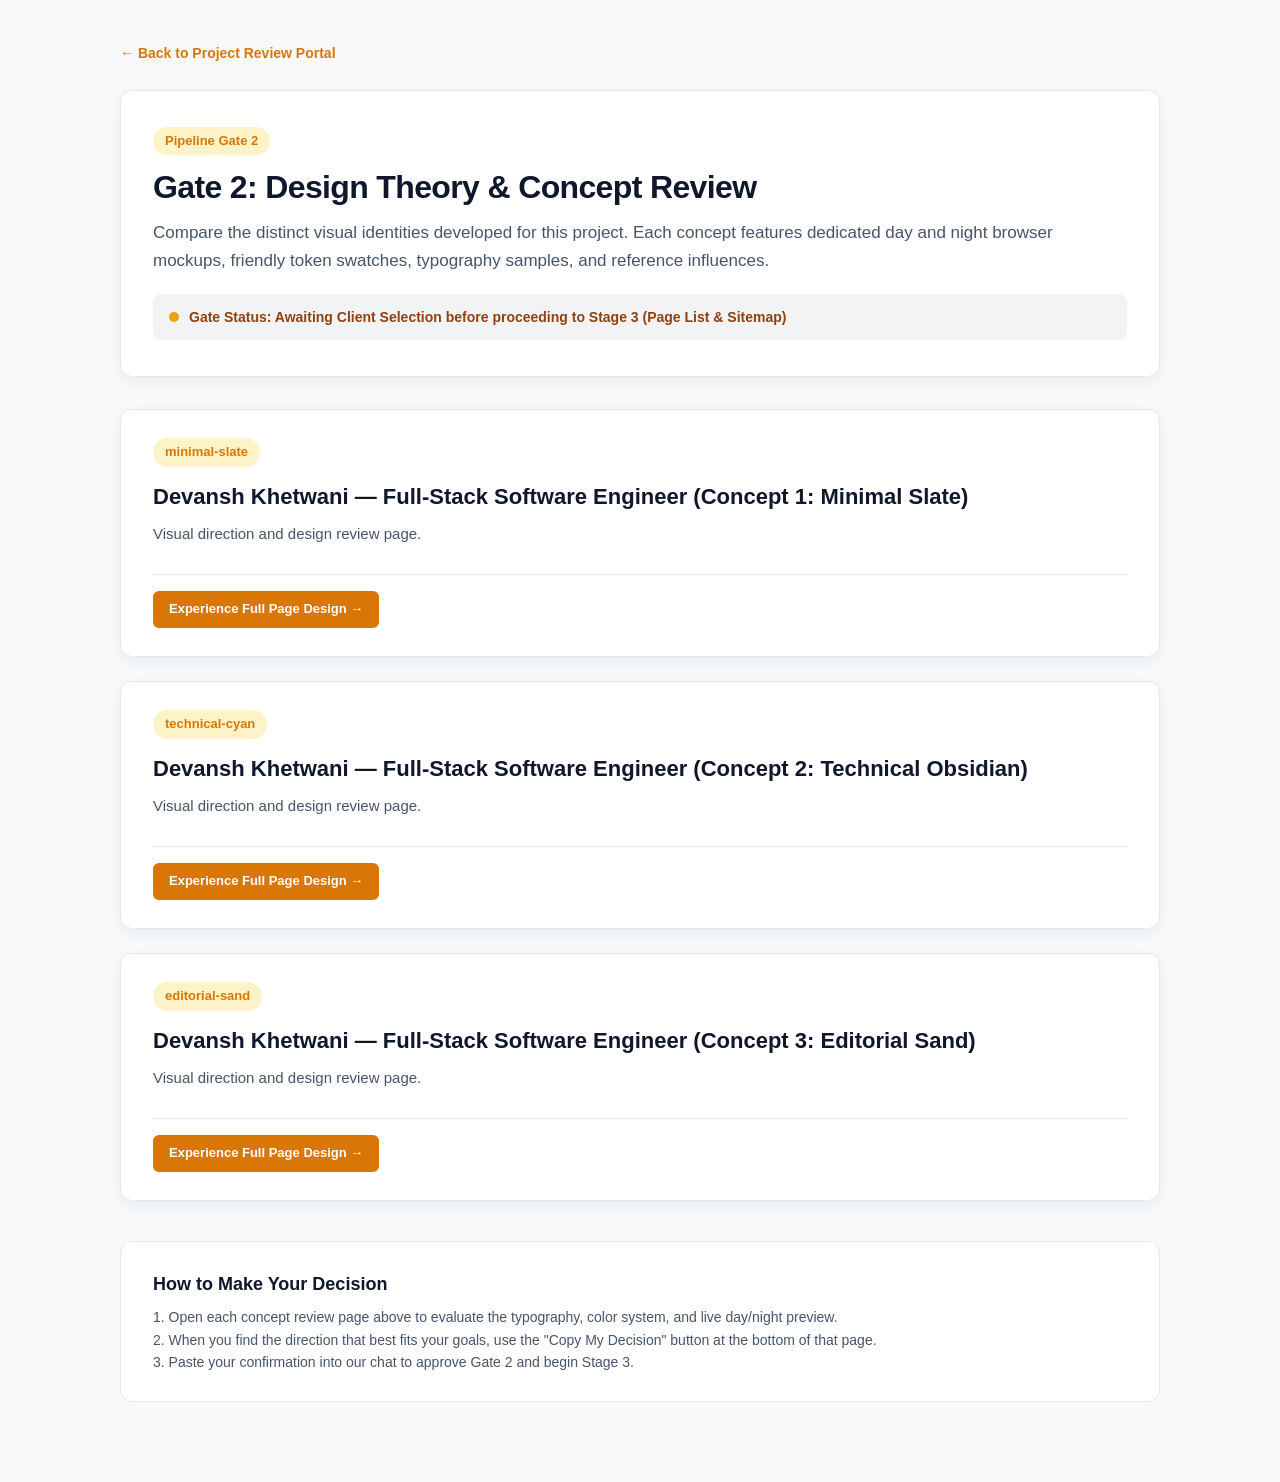
==== project-docs/client-review/gate-2-design-theory/index.html @ 68674e66 "feat(review): initialize portfolio repository with Gate 2 client review and GitHub Pages deployment" ====
<!DOCTYPE html>
<html lang="en">
<head>
  <meta charset="UTF-8">
  <meta name="viewport" content="width=device-width, initial-scale=1.0">
  <title>Gate 2: Design Theory & Concept Review Hub</title>
  <style>
    *, *::before, *::after { box-sizing: border-box; margin: 0; padding: 0; }
    :root {
      --font-sans: -apple-system, BlinkMacSystemFont, "Segoe UI", Roboto, Helvetica, Arial, sans-serif;
      --font-mono: ui-monospace, SFMono-Regular, Menlo, Monaco, Consolas, monospace;
      --bg: #F8F9FA;
      --surface: #FFFFFF;
      --surface-subtle: #F1F3F5;
      --border: #E2E8F0;
      --text: #0F172A;
      --text-muted: #475569;
      --accent: #D97706;
      --accent-soft: #FEF3C7;
      --radius: 12px;
      --shadow: 0 4px 16px rgba(15, 23, 42, 0.06);
    }
    body { font-family: var(--font-sans); background: var(--bg); color: var(--text); line-height: 1.6; padding: 40px 20px 80px; }
    .wrapper { max-width: 1040px; margin: 0 auto; }
    .top-nav { margin-bottom: 24px; }
    .top-nav a { display: inline-flex; align-items: center; gap: 6px; color: var(--accent); font-weight: 600; font-size: 14px; text-decoration: none; }
    .top-nav a:hover { text-decoration: underline; }
    .header { background: var(--surface); border: 1px solid var(--border); border-radius: var(--radius); padding: 36px 32px; box-shadow: var(--shadow); margin-bottom: 32px; }
    .badge { display: inline-block; background: var(--accent-soft); color: var(--accent); font-size: 13px; font-weight: 700; padding: 4px 12px; border-radius: 999px; margin-bottom: 12px; }
    h1 { font-size: 32px; font-weight: 800; line-height: 1.25; margin-bottom: 12px; letter-spacing: -0.02em; }
    .lead { font-size: 17px; color: var(--text-muted); line-height: 1.6; }
    .status-bar { display: flex; align-items: center; gap: 10px; margin-top: 20px; padding: 12px 16px; background: var(--surface-subtle); border-radius: 8px; font-size: 14px; font-weight: 600; color: #92400E; }
    .status-dot { width: 10px; height: 10px; border-radius: 50%; background: #F59E0B; }

    /* Concept Listing Grid */
    .concepts-grid { display: grid; grid-template-columns: 1fr; gap: 24px; margin-top: 32px; }
    .concept-card { background: var(--surface); border: 1px solid var(--border); border-radius: var(--radius); padding: 28px 32px; box-shadow: var(--shadow); display: flex; flex-direction: column; justify-content: space-between; }
    .concept-card h2 { font-size: 22px; font-weight: 700; margin-bottom: 8px; color: var(--text); }
    .concept-card p.lead { font-size: 15px; margin-bottom: 16px; }
    .card-footer { border-top: 1px solid var(--border); padding-top: 16px; margin-top: 12px; }
    .slug-actions { display: flex; flex-wrap: wrap; gap: 12px; }
    .slug-btn { display: inline-flex; align-items: center; gap: 6px; background: var(--accent); color: #FFFFFF; font-size: 13px; font-weight: 700; padding: 8px 16px; border-radius: 6px; text-decoration: none; transition: opacity 0.15s ease; }
    .slug-btn:hover { opacity: 0.9; }

    /* Decision Protocol Banner */
    .decision-banner { background: var(--surface); border: 1px solid var(--border); border-radius: var(--radius); padding: 28px 32px; margin-top: 40px; }
    .decision-banner h3 { font-size: 18px; font-weight: 700; margin-bottom: 8px; }
    .decision-banner p { font-size: 14px; color: var(--text-muted); line-height: 1.6; }
  </style>
</head>
<body>
  <div class="wrapper">
    <div class="top-nav">
      <a href="../index.html">← Back to Project Review Portal</a>
    </div>

    <div class="header">
      <span class="badge">Pipeline Gate 2</span>
      <h1>Gate 2: Design Theory & Concept Review</h1>
      <p class="lead">Compare the distinct visual identities developed for this project. Each concept features dedicated day and night browser mockups, friendly token swatches, typography samples, and reference influences.</p>
      <div class="status-bar">
        <span class="status-dot"></span>
        <span>Gate Status: Awaiting Client Selection before proceeding to Stage 3 (Page List & Sitemap)</span>
      </div>
    </div>

    <div class="concepts-grid">
      
      <div class="concept-card">
        <div class="card-header">
          <span class="badge">minimal-slate</span>
          <h2>Devansh Khetwani — Full-Stack Software Engineer (Concept 1: Minimal Slate)</h2>
          <p class="lead">Visual direction and design review page.</p>
        </div>
        <div class="card-footer">
          <div class="slug-actions">
            <a href="minimal-slate/index.html" class="slug-btn">Experience Full Page Design →</a>
          </div>
        </div>
      </div>
    

      <div class="concept-card">
        <div class="card-header">
          <span class="badge">technical-cyan</span>
          <h2>Devansh Khetwani — Full-Stack Software Engineer (Concept 2: Technical Obsidian)</h2>
          <p class="lead">Visual direction and design review page.</p>
        </div>
        <div class="card-footer">
          <div class="slug-actions">
            <a href="technical-cyan/index.html" class="slug-btn">Experience Full Page Design →</a>
          </div>
        </div>
      </div>
    

      <div class="concept-card">
        <div class="card-header">
          <span class="badge">editorial-sand</span>
          <h2>Devansh Khetwani — Full-Stack Software Engineer (Concept 3: Editorial Sand)</h2>
          <p class="lead">Visual direction and design review page.</p>
        </div>
        <div class="card-footer">
          <div class="slug-actions">
            <a href="editorial-sand/index.html" class="slug-btn">Experience Full Page Design →</a>
          </div>
        </div>
      </div>
    
    </div>

    <div class="decision-banner">
      <h3>How to Make Your Decision</h3>
      <p>1. Open each concept review page above to evaluate the typography, color system, and live day/night preview.<br>
         2. When you find the direction that best fits your goals, use the "Copy My Decision" button at the bottom of that page.<br>
         3. Paste your confirmation into our chat to approve Gate 2 and begin Stage 3.</p>
    </div>
  </div>
</body>
</html>
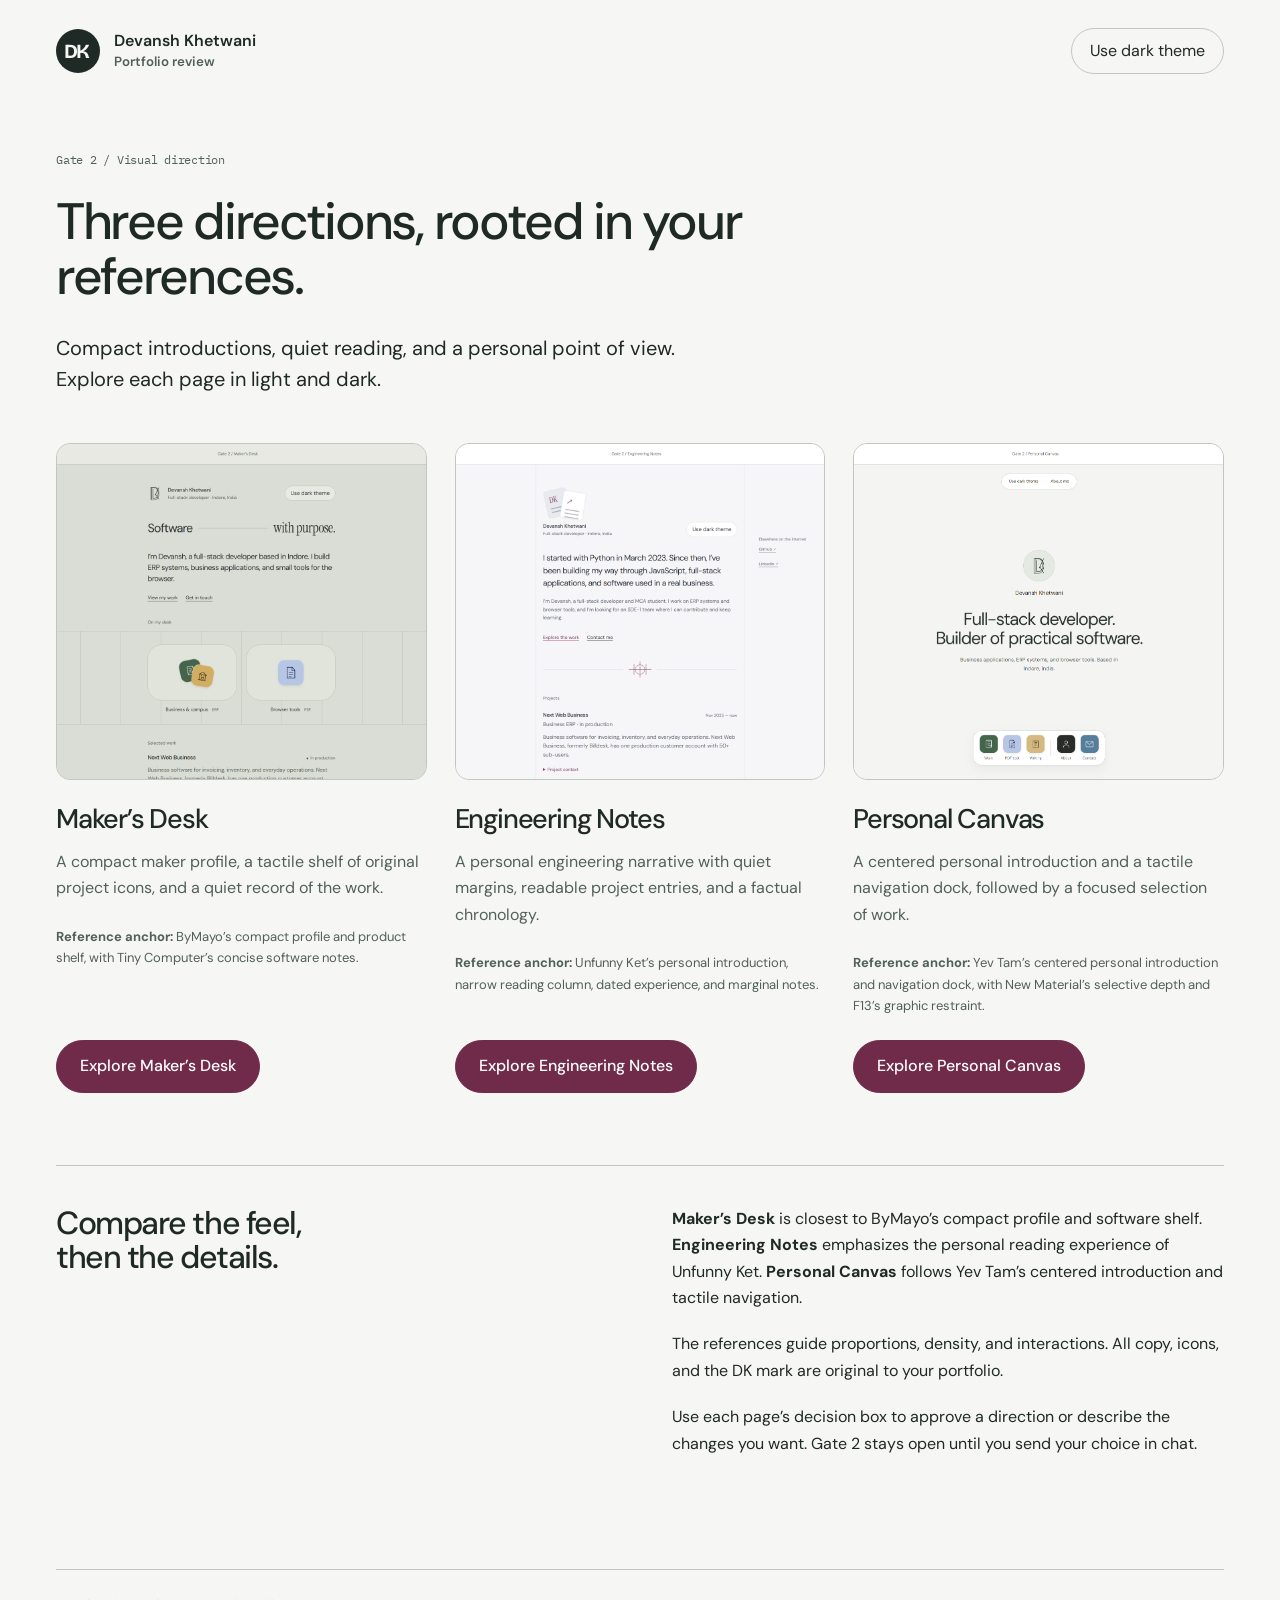
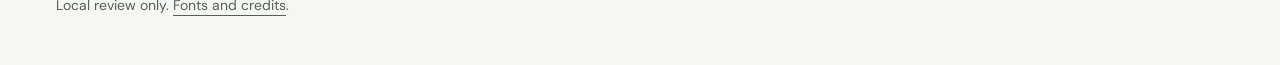
==== commit 1c3e7fa3: "feat(review): publish Gate 2 design concepts to GitHub Pages and setup multi-tool AI configuration" ====
--- a/project-docs/client-review/gate-2-design-theory/index.html
+++ b/project-docs/client-review/gate-2-design-theory/index.html
@@ -1,120 +1 @@
-<!DOCTYPE html>
-<html lang="en">
-<head>
-  <meta charset="UTF-8">
-  <meta name="viewport" content="width=device-width, initial-scale=1.0">
-  <title>Gate 2: Design Theory & Concept Review Hub</title>
-  <style>
-    *, *::before, *::after { box-sizing: border-box; margin: 0; padding: 0; }
-    :root {
-      --font-sans: -apple-system, BlinkMacSystemFont, "Segoe UI", Roboto, Helvetica, Arial, sans-serif;
-      --font-mono: ui-monospace, SFMono-Regular, Menlo, Monaco, Consolas, monospace;
-      --bg: #F8F9FA;
-      --surface: #FFFFFF;
-      --surface-subtle: #F1F3F5;
-      --border: #E2E8F0;
-      --text: #0F172A;
-      --text-muted: #475569;
-      --accent: #D97706;
-      --accent-soft: #FEF3C7;
-      --radius: 12px;
-      --shadow: 0 4px 16px rgba(15, 23, 42, 0.06);
-    }
-    body { font-family: var(--font-sans); background: var(--bg); color: var(--text); line-height: 1.6; padding: 40px 20px 80px; }
-    .wrapper { max-width: 1040px; margin: 0 auto; }
-    .top-nav { margin-bottom: 24px; }
-    .top-nav a { display: inline-flex; align-items: center; gap: 6px; color: var(--accent); font-weight: 600; font-size: 14px; text-decoration: none; }
-    .top-nav a:hover { text-decoration: underline; }
-    .header { background: var(--surface); border: 1px solid var(--border); border-radius: var(--radius); padding: 36px 32px; box-shadow: var(--shadow); margin-bottom: 32px; }
-    .badge { display: inline-block; background: var(--accent-soft); color: var(--accent); font-size: 13px; font-weight: 700; padding: 4px 12px; border-radius: 999px; margin-bottom: 12px; }
-    h1 { font-size: 32px; font-weight: 800; line-height: 1.25; margin-bottom: 12px; letter-spacing: -0.02em; }
-    .lead { font-size: 17px; color: var(--text-muted); line-height: 1.6; }
-    .status-bar { display: flex; align-items: center; gap: 10px; margin-top: 20px; padding: 12px 16px; background: var(--surface-subtle); border-radius: 8px; font-size: 14px; font-weight: 600; color: #92400E; }
-    .status-dot { width: 10px; height: 10px; border-radius: 50%; background: #F59E0B; }
-
-    /* Concept Listing Grid */
-    .concepts-grid { display: grid; grid-template-columns: 1fr; gap: 24px; margin-top: 32px; }
-    .concept-card { background: var(--surface); border: 1px solid var(--border); border-radius: var(--radius); padding: 28px 32px; box-shadow: var(--shadow); display: flex; flex-direction: column; justify-content: space-between; }
-    .concept-card h2 { font-size: 22px; font-weight: 700; margin-bottom: 8px; color: var(--text); }
-    .concept-card p.lead { font-size: 15px; margin-bottom: 16px; }
-    .card-footer { border-top: 1px solid var(--border); padding-top: 16px; margin-top: 12px; }
-    .slug-actions { display: flex; flex-wrap: wrap; gap: 12px; }
-    .slug-btn { display: inline-flex; align-items: center; gap: 6px; background: var(--accent); color: #FFFFFF; font-size: 13px; font-weight: 700; padding: 8px 16px; border-radius: 6px; text-decoration: none; transition: opacity 0.15s ease; }
-    .slug-btn:hover { opacity: 0.9; }
-
-    /* Decision Protocol Banner */
-    .decision-banner { background: var(--surface); border: 1px solid var(--border); border-radius: var(--radius); padding: 28px 32px; margin-top: 40px; }
-    .decision-banner h3 { font-size: 18px; font-weight: 700; margin-bottom: 8px; }
-    .decision-banner p { font-size: 14px; color: var(--text-muted); line-height: 1.6; }
-  </style>
-</head>
-<body>
-  <div class="wrapper">
-    <div class="top-nav">
-      <a href="../index.html">← Back to Project Review Portal</a>
-    </div>
-
-    <div class="header">
-      <span class="badge">Pipeline Gate 2</span>
-      <h1>Gate 2: Design Theory & Concept Review</h1>
-      <p class="lead">Compare the distinct visual identities developed for this project. Each concept features dedicated day and night browser mockups, friendly token swatches, typography samples, and reference influences.</p>
-      <div class="status-bar">
-        <span class="status-dot"></span>
-        <span>Gate Status: Awaiting Client Selection before proceeding to Stage 3 (Page List & Sitemap)</span>
-      </div>
-    </div>
-
-    <div class="concepts-grid">
-      
-      <div class="concept-card">
-        <div class="card-header">
-          <span class="badge">minimal-slate</span>
-          <h2>Devansh Khetwani — Full-Stack Software Engineer (Concept 1: Minimal Slate)</h2>
-          <p class="lead">Visual direction and design review page.</p>
-        </div>
-        <div class="card-footer">
-          <div class="slug-actions">
-            <a href="minimal-slate/index.html" class="slug-btn">Experience Full Page Design →</a>
-          </div>
-        </div>
-      </div>
-    
-
-      <div class="concept-card">
-        <div class="card-header">
-          <span class="badge">technical-cyan</span>
-          <h2>Devansh Khetwani — Full-Stack Software Engineer (Concept 2: Technical Obsidian)</h2>
-          <p class="lead">Visual direction and design review page.</p>
-        </div>
-        <div class="card-footer">
-          <div class="slug-actions">
-            <a href="technical-cyan/index.html" class="slug-btn">Experience Full Page Design →</a>
-          </div>
-        </div>
-      </div>
-    
-
-      <div class="concept-card">
-        <div class="card-header">
-          <span class="badge">editorial-sand</span>
-          <h2>Devansh Khetwani — Full-Stack Software Engineer (Concept 3: Editorial Sand)</h2>
-          <p class="lead">Visual direction and design review page.</p>
-        </div>
-        <div class="card-footer">
-          <div class="slug-actions">
-            <a href="editorial-sand/index.html" class="slug-btn">Experience Full Page Design →</a>
-          </div>
-        </div>
-      </div>
-    
-    </div>
-
-    <div class="decision-banner">
-      <h3>How to Make Your Decision</h3>
-      <p>1. Open each concept review page above to evaluate the typography, color system, and live day/night preview.<br>
-         2. When you find the direction that best fits your goals, use the "Copy My Decision" button at the bottom of that page.<br>
-         3. Paste your confirmation into our chat to approve Gate 2 and begin Stage 3.</p>
-    </div>
-  </div>
-</body>
-</html>
+<!doctype html><html lang="en" data-theme="light"><head><meta charset="utf-8"><meta name="viewport" content="width=device-width,initial-scale=1"><meta name="robots" content="noindex,nofollow"><title>Gate 2 — Reference-led portfolio concepts</title><link rel="stylesheet" href="../assets/fonts/fonts.css"><link rel="stylesheet" href="../assets/review.css"><style>:root{--bg:#F6F7F4;--surface:#FFFFFF;--soft:#E1E8DF;--text:#1F2926;--muted:#53605A;--accent:#702B4A;--onAccent:#FFFFFF;--line:#BEC8C1;--display:'DM Sans'}[data-theme="dark"]{--bg:#19231F;--surface:#24312B;--soft:#304037;--text:#F3F6F0;--muted:#B7C6BB;--accent:#F0B4CC;--onAccent:#351725;--line:#53665A}.hub-header h1{font-size:clamp(38px,4vw,56px);max-width:20ch}.hub-header{padding:48px 0}.hub-card h2{font-size:27px}.hub-card .ref{font-size:13px;margin-top:0}.hub-card .preview-image{aspect-ratio:1.1}</style><script src="../assets/review.js" defer></script></head><body><a class="skip" href="#main">Skip to content</a><header class="nav wrap"><a class="identity" href="../index.html"><span class="mark" aria-hidden="true">DK</span><span>Devansh Khetwani<br><small class="muted">Portfolio review</small></span></a><button class="theme-toggle" aria-pressed="false">Use dark theme</button></header><main class="wrap" id="main"><section class="hub-header"><p class="mono">Gate 2 / Visual direction</p><h1>Three directions, rooted in your references.</h1><p class="intro">Compact introductions, quiet reading, and a personal point of view. Explore each page in light and dark.</p></section><div class="hub-grid"><article class="hub-card"><a class="preview-image" href="open-form/index.html" aria-label="Preview Maker’s Desk"><img src="open-form/preview.png" alt="Maker’s Desk desktop preview" width="1440" height="1000"></a><h2>Maker’s Desk</h2><p>A compact maker profile, a tactile shelf of original project icons, and a quiet record of the work.</p><p class="ref"><strong>Reference anchor:</strong> ByMayo’s compact profile and product shelf, with Tiny Computer’s concise software notes.</p><a class="btn" href="open-form/index.html">Explore Maker’s Desk</a></article><article class="hub-card"><a class="preview-image" href="working-index/index.html" aria-label="Preview Engineering Notes"><img src="working-index/preview.png" alt="Engineering Notes desktop preview" width="1440" height="1000"></a><h2>Engineering Notes</h2><p>A personal engineering narrative with quiet margins, readable project entries, and a factual chronology.</p><p class="ref"><strong>Reference anchor:</strong> Unfunny Ket’s personal introduction, narrow reading column, dated experience, and marginal notes.</p><a class="btn" href="working-index/index.html">Explore Engineering Notes</a></article><article class="hub-card"><a class="preview-image" href="field-notes/index.html" aria-label="Preview Personal Canvas"><img src="field-notes/preview.png" alt="Personal Canvas desktop preview" width="1440" height="1000"></a><h2>Personal Canvas</h2><p>A centered personal introduction and a tactile navigation dock, followed by a focused selection of work.</p><p class="ref"><strong>Reference anchor:</strong> Yev Tam’s centered personal introduction and navigation dock, with New Material’s selective depth and F13’s graphic restraint.</p><a class="btn" href="field-notes/index.html">Explore Personal Canvas</a></article></div><section class="hub-guide"><h2>Compare the feel,<br>then the details.</h2><div><p><strong>Maker’s Desk</strong> is closest to ByMayo’s compact profile and software shelf. <strong>Engineering Notes</strong> emphasizes the personal reading experience of Unfunny Ket. <strong>Personal Canvas</strong> follows Yev Tam’s centered introduction and tactile navigation.</p><p>The references guide proportions, density, and interactions. All copy, icons, and the DK mark are original to your portfolio.</p><p>Use each page’s decision box to approve a direction or describe the changes you want. Gate 2 stays open until you send your choice in chat.</p></div></section></main><footer class="hub-footer wrap">Local review only. <a href="../credits.html">Fonts and credits</a>.</footer></body></html>
--- a/project-docs/client-review/assets/fonts/fonts.css
+++ b/project-docs/client-review/assets/fonts/fonts.css
@@ -0,0 +1,92 @@
+@font-face {
+  font-family: 'Bricolage Grotesque';
+  font-style: normal;
+  font-weight: 400;
+  font-stretch: 100%;
+  font-display: swap;
+  src: url(BricolageGrotesque-1.woff2) format('woff2');
+  unicode-range: U+0000-00FF, U+0131, U+0152-0153, U+02BB-02BC, U+02C6, U+02DA, U+02DC, U+0304, U+0308, U+0329, U+2000-206F, U+20AC, U+2122, U+2191, U+2193, U+2212, U+2215, U+FEFF, U+FFFD;
+}
+@font-face {
+  font-family: 'Bricolage Grotesque';
+  font-style: normal;
+  font-weight: 500;
+  font-stretch: 100%;
+  font-display: swap;
+  src: url(BricolageGrotesque-1.woff2) format('woff2');
+  unicode-range: U+0000-00FF, U+0131, U+0152-0153, U+02BB-02BC, U+02C6, U+02DA, U+02DC, U+0304, U+0308, U+0329, U+2000-206F, U+20AC, U+2122, U+2191, U+2193, U+2212, U+2215, U+FEFF, U+FFFD;
+}
+@font-face {
+  font-family: 'Bricolage Grotesque';
+  font-style: normal;
+  font-weight: 600;
+  font-stretch: 100%;
+  font-display: swap;
+  src: url(BricolageGrotesque-1.woff2) format('woff2');
+  unicode-range: U+0000-00FF, U+0131, U+0152-0153, U+02BB-02BC, U+02C6, U+02DA, U+02DC, U+0304, U+0308, U+0329, U+2000-206F, U+20AC, U+2122, U+2191, U+2193, U+2212, U+2215, U+FEFF, U+FFFD;
+}
+@font-face {
+  font-family: 'Bricolage Grotesque';
+  font-style: normal;
+  font-weight: 700;
+  font-stretch: 100%;
+  font-display: swap;
+  src: url(BricolageGrotesque-1.woff2) format('woff2');
+  unicode-range: U+0000-00FF, U+0131, U+0152-0153, U+02BB-02BC, U+02C6, U+02DA, U+02DC, U+0304, U+0308, U+0329, U+2000-206F, U+20AC, U+2122, U+2191, U+2193, U+2212, U+2215, U+FEFF, U+FFFD;
+}
+@font-face {
+  font-family: 'DM Sans';
+  font-style: normal;
+  font-weight: 400;
+  font-display: swap;
+  src: url(DMSans-1.woff2) format('woff2');
+  unicode-range: U+0000-00FF, U+0131, U+0152-0153, U+02BB-02BC, U+02C6, U+02DA, U+02DC, U+0304, U+0308, U+0329, U+2000-206F, U+20AC, U+2122, U+2191, U+2193, U+2212, U+2215, U+FEFF, U+FFFD;
+}
+@font-face {
+  font-family: 'DM Sans';
+  font-style: normal;
+  font-weight: 500;
+  font-display: swap;
+  src: url(DMSans-1.woff2) format('woff2');
+  unicode-range: U+0000-00FF, U+0131, U+0152-0153, U+02BB-02BC, U+02C6, U+02DA, U+02DC, U+0304, U+0308, U+0329, U+2000-206F, U+20AC, U+2122, U+2191, U+2193, U+2212, U+2215, U+FEFF, U+FFFD;
+}
+@font-face {
+  font-family: 'DM Sans';
+  font-style: normal;
+  font-weight: 600;
+  font-display: swap;
+  src: url(DMSans-1.woff2) format('woff2');
+  unicode-range: U+0000-00FF, U+0131, U+0152-0153, U+02BB-02BC, U+02C6, U+02DA, U+02DC, U+0304, U+0308, U+0329, U+2000-206F, U+20AC, U+2122, U+2191, U+2193, U+2212, U+2215, U+FEFF, U+FFFD;
+}
+@font-face {
+  font-family: 'DM Sans';
+  font-style: normal;
+  font-weight: 700;
+  font-display: swap;
+  src: url(DMSans-1.woff2) format('woff2');
+  unicode-range: U+0000-00FF, U+0131, U+0152-0153, U+02BB-02BC, U+02C6, U+02DA, U+02DC, U+0304, U+0308, U+0329, U+2000-206F, U+20AC, U+2122, U+2191, U+2193, U+2212, U+2215, U+FEFF, U+FFFD;
+}
+@font-face {
+  font-family: 'IBM Plex Mono';
+  font-style: normal;
+  font-weight: 400;
+  font-display: swap;
+  src: url(IBMPlexMono-1.woff2) format('woff2');
+  unicode-range: U+0000-00FF, U+0131, U+0152-0153, U+02BB-02BC, U+02C6, U+02DA, U+02DC, U+0304, U+0308, U+0329, U+2000-206F, U+20AC, U+2122, U+2191, U+2193, U+2212, U+2215, U+FEFF, U+FFFD;
+}
+@font-face {
+  font-family: 'IBM Plex Mono';
+  font-style: normal;
+  font-weight: 500;
+  font-display: swap;
+  src: url(IBMPlexMono-2.woff2) format('woff2');
+  unicode-range: U+0000-00FF, U+0131, U+0152-0153, U+02BB-02BC, U+02C6, U+02DA, U+02DC, U+0304, U+0308, U+0329, U+2000-206F, U+20AC, U+2122, U+2191, U+2193, U+2212, U+2215, U+FEFF, U+FFFD;
+}
+@font-face {
+  font-family: 'Instrument Serif';
+  font-style: normal;
+  font-weight: 400;
+  font-display: swap;
+  src: url(InstrumentSerif-1.woff2) format('woff2');
+  unicode-range: U+0000-00FF, U+0131, U+0152-0153, U+02BB-02BC, U+02C6, U+02DA, U+02DC, U+0304, U+0308, U+0329, U+2000-206F, U+20AC, U+2122, U+2191, U+2193, U+2212, U+2215, U+FEFF, U+FFFD;
+}
--- a/project-docs/client-review/assets/review.css
+++ b/project-docs/client-review/assets/review.css
@@ -0,0 +1,13 @@
+*{box-sizing:border-box}html{scroll-behavior:smooth;scroll-padding-top:24px}body{margin:0;background:var(--bg);color:var(--text);font-family:'DM Sans',sans-serif;font-size:16px;line-height:1.65}h1,h2,h3,p,figure{margin:0}h1,h2,h3{line-height:1.08;font-weight:500}h1,h2{font-family:var(--display,'Bricolage Grotesque'),sans-serif;letter-spacing:-.045em}h1{font-size:clamp(48px,6.8vw,100px)}h2{font-size:clamp(32px,4vw,54px)}h3{font-size:24px;letter-spacing:-.025em}p{max-width:68ch}p+p{margin-top:16px}a{color:inherit;text-underline-offset:5px}a:hover{text-decoration-thickness:2px}button,textarea{font:inherit}button,a,summary{-webkit-tap-highlight-color:transparent}button{cursor:pointer}button:focus-visible,a:focus-visible,summary:focus-visible,textarea:focus-visible{outline:3px solid var(--accent);outline-offset:5px}a,button{touch-action:manipulation}button{color:inherit;background:transparent;border:1px solid var(--line);border-radius:100px;padding:9px 18px;min-height:44px}button:hover{background:var(--soft)}[hidden]{display:none!important}.skip{position:fixed;left:16px;top:-100px;z-index:30;background:var(--surface);padding:12px}.skip:focus{top:12px}.wrap{width:min(1200px,calc(100% - 112px));margin:auto}.review-bar{padding:9px max(24px,calc((100vw - 1200px)/2));background:var(--surface);border-bottom:1px solid var(--line);display:flex;align-items:center;justify-content:space-between;gap:16px;font-size:13px}.review-bar a{display:inline-flex;align-items:center;min-height:44px}.review-bar span{color:var(--muted)}.nav{display:flex;align-items:center;justify-content:space-between;gap:24px;padding:28px 0}.identity{text-decoration:none;font-weight:600;display:flex;align-items:center;gap:14px;line-height:1.25}.mark{font-family:'Bricolage Grotesque',sans-serif;letter-spacing:-.12em;font-weight:700;display:grid;place-items:center;width:44px;height:44px;background:var(--text);color:var(--bg);border-radius:50%;padding-right:4px;font-size:20px}.nav-links{display:flex;align-items:center;gap:24px}.nav-links a{display:inline-flex;align-items:center;min-height:44px;text-decoration:none}.nav-links a:hover{text-decoration:underline}.mono{font-family:'IBM Plex Mono',monospace;font-size:12px;letter-spacing:-.02em}.muted{color:var(--muted)}.intro{font-size:20px;line-height:1.55;max-width:47ch}.actions{display:flex;align-items:center;flex-wrap:wrap;gap:12px;margin-top:32px}.btn{display:inline-flex;justify-content:center;align-items:center;gap:14px;min-height:48px;padding:12px 23px;border-radius:100px;background:var(--accent);color:var(--onAccent);font-weight:500;text-decoration:none;border:1px solid var(--accent)}.btn:hover{filter:brightness(.95)}.text-link{display:inline-flex;align-items:center;min-height:44px;padding:8px 4px}.section-head{display:flex;align-items:baseline;justify-content:space-between;gap:24px;margin-bottom:36px}.section-head p{color:var(--muted)}.section{padding:88px 0}.status{display:inline-flex;align-items:center;gap:8px;font-size:13px}.status:before{content:'';width:7px;height:7px;border-radius:50%;background:var(--accent);flex:none}.tags{display:flex;flex-wrap:wrap;gap:8px;margin-top:24px}.tags span{font-family:'IBM Plex Mono',monospace;font-size:12px;border:1px solid var(--line);padding:5px 10px;border-radius:4px}.detail{border-top:1px solid var(--line);margin-top:28px}.detail summary{cursor:pointer;padding:16px 0;min-height:48px;font-weight:500}.detail .detail-body{padding:0 0 24px}.detail .detail-body p{font-size:16px}.split{display:grid;grid-template-columns:1fr 1fr;gap:72px}.timeline{list-style:none;padding:0;margin:0}.timeline li{display:grid;grid-template-columns:120px 1fr;gap:24px;padding:20px 0;border-bottom:1px solid var(--line)}.timeline time{font-family:'IBM Plex Mono',monospace;font-size:12px;color:var(--muted)}.timeline strong{font-weight:500}.timeline p{font-size:16px;color:var(--muted);margin-top:4px}.writing-list{display:grid;gap:0;margin-top:32px}.writing-list article{padding:24px 0;border-top:1px solid var(--line)}.writing-list h3{font-size:23px;line-height:1.25}.writing-list p{color:var(--muted);font-size:16px;margin-top:10px}.writing-list .mono{display:block;margin-bottom:12px;color:var(--muted)}.contact{padding:80px 0 40px;border-top:1px solid var(--line)}.contact h2{max-width:17ch}.contact p{margin-top:24px}.email{overflow-wrap:anywhere}.footer{display:flex;flex-wrap:wrap;justify-content:space-between;gap:20px;padding:40px 0 24px;font-size:14px;color:var(--muted)}.footer-links{display:flex;gap:24px;flex-wrap:wrap}.footer a{display:inline-flex;align-items:center;min-height:44px}.review-panel{margin:48px auto 64px;padding:40px;background:var(--surface);border:1px solid var(--line);border-radius:18px}.review-panel h2{font-size:32px}.review-panel p{margin-top:20px}.review-panel .review-intro{display:grid;grid-template-columns:1fr 1fr;gap:48px}.review-panel .review-intro p{margin-top:0}.swatches{display:flex;flex-wrap:wrap;gap:16px;margin:28px 0}.swatch{display:flex;align-items:center;gap:8px;font-size:12px}.swatch i{width:28px;height:28px;border:1px solid var(--muted);border-radius:50%;background:var(--swatch)}.decision{margin-top:24px}.decision label{display:block;margin:20px 0 8px}.decision textarea{display:block;width:100%;resize:vertical;min-height:100px;padding:16px;color:var(--text);background:var(--bg);border:1px solid var(--muted);border-radius:8px;font-size:16px}.decision .copy-status{min-height:26px;margin-top:12px;font-size:14px}.review-panel summary{min-height:44px;cursor:pointer;padding:10px 0}.review-panel details p{font-size:16px}.paper-study{position:relative;isolation:isolate;min-height:300px;display:flex;justify-content:center;align-items:center;background:var(--soft);border-radius:16px;overflow:hidden;padding:32px}.paper{width:185px;min-height:230px;background:var(--surface);color:var(--text);padding:24px;box-shadow:0 16px 32px #00000012;transform:rotate(-8deg)}.paper.back{position:absolute;transform:rotate(12deg) translateX(36px);height:235px;z-index:-1}.paper .paper-title{font-size:22px;line-height:1.1;letter-spacing:-.04em;font-family:'Bricolage Grotesque',sans-serif}.paper-line{height:5px;background:var(--line);margin-top:14px;width:100%}.paper-line.short{width:65%}.paper-caption{font-size:12px;color:var(--muted);margin-top:10px}.brand-samples{display:flex;gap:20px;align-items:center;margin-top:20px}.brand-samples .wordmark{font-size:24px;font-family:var(--display);letter-spacing:-.04em}.brand-samples .sample-text{font-family:'IBM Plex Mono',monospace;font-size:12px}.preview-note{font-size:13px;color:var(--muted)}
+/* Open Form: broad typography and a project-name composition. */
+.open-form .hero{display:grid;grid-template-columns:1.5fr 1fr;gap:56px;align-items:center;padding:72px 0 88px}.open-form .hero h1{max-width:9ch}.open-form .hero .intro{margin-top:32px}.availability{display:flex;align-items:center;gap:10px;margin-bottom:28px;font-size:14px;color:var(--muted)}.availability:before{content:'';width:8px;height:8px;background:var(--accent);border-radius:50%}.project-composition{padding:24px;background:var(--soft);border-radius:110px 110px 20px 20px;display:grid;gap:14px;transform:rotate(3deg)}.composition-header{padding:16px 8px 12px;text-align:center}.name-tile{background:var(--surface);border-radius:12px;padding:28px 24px;display:flex;gap:24px;align-items:center}.name-tile .tile-letter{font-family:'Bricolage Grotesque';font-size:46px;line-height:1;min-width:48px}.name-tile p{font-size:16px;line-height:1.3}.name-tile small{display:block;color:var(--muted);font-size:12px;margin-top:8px}.name-tile:nth-child(3){margin-left:24px;background:var(--accent);color:var(--onAccent)}.name-tile:nth-child(3) small{color:inherit}.name-tile:nth-child(4){margin-right:20px}.open-form .work{border-top:1px solid var(--line)}.feature{background:var(--surface);border-radius:24px;padding:48px;display:grid;grid-template-columns:1.2fr 1fr;gap:56px;align-items:center}.feature h3{font-family:'Bricolage Grotesque';font-size:42px;margin:20px 0}.feature p{color:var(--muted)}.business-art{background:var(--soft);border-radius:16px;padding:32px;min-height:310px;display:flex;flex-direction:column;justify-content:space-between}.business-art .big-word{font-family:'Bricolage Grotesque';font-size:clamp(38px,4vw,60px);line-height:.98;letter-spacing:-.055em}.business-art .art-foot{display:flex;justify-content:space-between;align-items:end;gap:24px}.art-foot .round-glyph{width:64px;height:64px;display:grid;place-items:center;border:1px solid var(--text);border-radius:50%;font-size:28px}.supporting-work{display:grid;grid-template-columns:1fr 1fr;gap:48px;margin-top:48px}.supporting-work h3{font-size:30px;margin:18px 0}.supporting-work p{color:var(--muted)}.open-form .journey{background:var(--soft);padding:72px;border-radius:24px}.open-form .journey h2{max-width:10ch}.open-form .journey .intro{margin-top:28px}.open-form .writing-layout{display:grid;grid-template-columns:1fr 1.2fr;gap:72px}.open-form .writing-list{margin-top:0}
+/* Working Index: desktop identity rail with one coherent document. */
+.working-index .index-layout{display:grid;grid-template-columns:250px minmax(0,1fr);gap:80px;padding-top:56px}.index-rail{position:sticky;top:32px;align-self:start}.index-rail .identity{align-items:flex-start}.index-rail .role{font-size:14px;color:var(--muted);margin-top:18px}.rail-nav{display:flex;flex-direction:column;margin:36px 0;gap:4px}.rail-nav a{min-height:44px;display:flex;align-items:center;text-decoration:none}.rail-nav a:hover{text-decoration:underline}.rail-note{font-size:13px;color:var(--muted);max-width:25ch;margin-top:32px}.working-index h1{font-size:clamp(44px,5.7vw,78px);max-width:13ch}.index-hero{padding:12px 0 64px}.index-hero .intro{margin-top:28px}.index-hero .mono{margin-bottom:28px;color:var(--muted)}.working-index .section{padding:56px 0;border-top:1px solid var(--line)}.working-index h2{font-size:36px}.index-entry{border-top:1px solid var(--line)}.index-entry summary{cursor:pointer;list-style:none;display:grid;grid-template-columns:1fr auto;align-items:center;gap:24px;padding:25px 0;min-height:76px}.index-entry summary::-webkit-details-marker{display:none}.index-entry summary:after{content:'+';font-size:28px;font-weight:400}.index-entry[open] summary:after{content:'−'}.index-entry summary h3{font-size:24px}.index-entry summary .status{margin-top:9px;color:var(--muted)}.index-entry .entry-body{padding:0 0 28px}.entry-body p{color:var(--muted)}.pdf-feature{margin-top:40px;background:var(--surface);padding:32px;border-radius:12px;display:grid;grid-template-columns:1fr 1fr;gap:28px;align-items:center}.pdf-feature h3{font-size:30px}.pdf-feature p{margin-top:18px;color:var(--muted)}.pdf-feature .paper-study{min-height:280px;padding:24px}.working-index .timeline li{grid-template-columns:100px 1fr}.working-index .contact{padding-top:56px}.working-index .footer{font-size:13px}.working-index .review-panel{margin-top:72px}
+/* Field Notes: a personal letter and generous journal spreads. */
+.field-notes{--display:'Instrument Serif'}.field-notes h1,.field-notes h2{font-weight:400;letter-spacing:-.025em}.field-notes .identity{font-family:'Instrument Serif';font-size:26px;font-weight:400}.field-notes .mark{border-radius:4px}.field-notes .hero{padding:64px 0 80px;display:grid;grid-template-columns:1fr 210px;gap:64px;align-items:center}.field-notes h1{font-size:clamp(52px,7vw,102px);max-width:12ch}.field-notes .hero .intro{margin-top:32px;max-width:50ch}.journal-stamp{background:var(--soft);color:var(--text);border-radius:50% 50% 12px 12px;padding:56px 28px 32px;text-align:center;transform:rotate(5deg)}.journal-stamp .dk{font-family:'Instrument Serif';font-size:92px;line-height:1;letter-spacing:-.09em;padding-right:10px}.journal-stamp p{margin-top:28px;font-size:13px;line-height:1.6}.field-notes .letter-meta{display:flex;justify-content:space-between;gap:24px;padding-bottom:24px;border-bottom:1px solid var(--line);font-size:13px;color:var(--muted)}.journal-feature{display:grid;grid-template-columns:1.1fr 1fr;gap:64px;align-items:center}.journal-feature h2{font-size:64px}.journal-feature p{margin-top:24px;color:var(--muted)}.journal-feature figure{padding:32px;background:var(--surface);border-radius:10px;transform:rotate(-2deg)}.journal-feature .paper-study{background:var(--soft);min-height:330px}.journal-work{display:grid;grid-template-columns:1fr 1fr;gap:64px;margin-top:64px}.journal-work h3{font-family:'Instrument Serif';font-size:38px;margin:16px 0}.journal-work p{color:var(--muted)}.field-notes .journey{display:grid;grid-template-columns:1fr 1.4fr;gap:64px;border-top:1px solid var(--line)}.field-notes .journey h2{font-size:64px;max-width:8ch}.field-notes .journey .intro{margin-top:28px}.field-notes .writing-list{grid-template-columns:1fr 1fr 1fr;gap:32px}.field-notes .writing-list h3{font-family:'Instrument Serif';font-size:30px}.field-notes .contact{display:grid;grid-template-columns:1fr 1fr;gap:56px}.field-notes .contact h2{font-size:70px;max-width:9ch}.field-notes .contact .actions{margin-top:0}.field-notes .contact p{margin-top:20px}
+/* Review hub. */
+.hub-header{padding:80px 0 64px;max-width:860px}.hub-header h1{font-size:clamp(48px,6vw,80px);max-width:14ch}.hub-header .intro{margin-top:28px}.hub-header .mono{margin-bottom:24px;color:var(--muted)}.hub-grid{display:grid;grid-template-columns:repeat(3,minmax(0,1fr));gap:28px}.hub-card{display:flex;flex-direction:column}.hub-card .preview-image{display:block;overflow:hidden;border-radius:14px;background:var(--soft);border:1px solid var(--line);aspect-ratio:1.2}.hub-card img{width:100%;height:100%;object-fit:cover;object-position:top;display:block}.hub-card h2{font-size:32px;margin-top:24px}.hub-card p{font-size:16px;margin:16px 0 24px;color:var(--muted)}.hub-card .btn{align-self:flex-start;margin-top:auto}.hub-guide{margin:72px 0;padding:40px 0;border-top:1px solid var(--line);display:grid;grid-template-columns:1fr 1fr;gap:64px}.hub-guide h2{font-size:32px}.hub-guide p+p{margin-top:20px}.hub-footer{border-top:1px solid var(--line);padding:24px 0 48px;color:var(--muted);font-size:14px}
+@media(max-width:1000px){.wrap{width:calc(100% - 64px)}.open-form .hero{gap:32px}.open-form .hero h1{font-size:72px}.project-composition{padding:16px}.name-tile{padding:22px 16px;gap:14px}.feature{padding:32px;gap:32px}.open-form .journey{padding:48px}.working-index .index-layout{grid-template-columns:200px minmax(0,1fr);gap:40px}.pdf-feature{grid-template-columns:1fr}.field-notes .hero{grid-template-columns:1fr 170px;gap:32px}.journal-stamp{padding:40px 20px 24px}.journal-feature{gap:40px}.journal-feature h2{font-size:52px}.hub-grid{gap:20px}.hub-card h2{font-size:28px}}
+@media(max-width:760px){.wrap{width:calc(100% - 40px)}.review-bar{padding:8px 20px;gap:12px;flex-wrap:wrap}.review-bar span{font-size:12px}.nav{padding:20px 0;flex-wrap:wrap;gap:12px}.nav-links{gap:16px;flex-wrap:wrap;width:100%;justify-content:space-between;font-size:14px}.nav-links button{padding:8px 12px;font-size:13px}.identity{font-size:16px}.section{padding:56px 0}.section-head{align-items:flex-start;flex-direction:column;gap:12px;margin-bottom:28px}.intro{font-size:18px}.open-form .hero{grid-template-columns:1fr;padding:40px 0 56px;gap:48px}.open-form .hero h1{font-size:clamp(52px,13vw,80px);max-width:11ch}.project-composition{max-width:420px;width:90%;justify-self:center;transform:rotate(2deg);padding:20px}.name-tile{padding:22px}.name-tile .tile-letter{font-size:40px}.feature{grid-template-columns:1fr;padding:28px;gap:32px}.feature h3{font-size:36px}.business-art{min-height:260px}.business-art .big-word{font-size:52px}.supporting-work{grid-template-columns:1fr;gap:32px;margin-top:36px}.split,.open-form .writing-layout{grid-template-columns:1fr;gap:32px}.open-form .journey{padding:32px 24px;border-radius:16px}.open-form .journey h2{max-width:14ch}.timeline li{grid-template-columns:86px 1fr;gap:16px}.timeline time{font-size:11px}.contact{padding:56px 0 24px}.footer{gap:8px;flex-direction:column;padding-top:24px}.review-panel{padding:24px;margin:32px auto 40px}.review-panel .review-intro{grid-template-columns:1fr;gap:20px}.review-panel h2{font-size:28px}.working-index .index-layout{grid-template-columns:1fr;gap:32px;padding-top:24px}.index-rail{position:static}.index-rail .rail-nav{flex-direction:row;flex-wrap:wrap;gap:24px;margin:16px 0}.rail-note{display:none}.index-rail .role{margin-top:12px}.index-hero{padding:20px 0 40px}.working-index h1{font-size:clamp(44px,12vw,70px)}.index-hero .mono{margin-bottom:20px}.working-index .section{padding:40px 0}.pdf-feature{padding:24px;margin-top:28px;grid-template-columns:1fr}.working-index .timeline li{grid-template-columns:86px 1fr}.field-notes .hero{grid-template-columns:1fr;padding:40px 0 48px;gap:32px}.field-notes h1{font-size:clamp(58px,14vw,88px);max-width:12ch}.journal-stamp{display:none}.field-notes .identity{font-size:24px}.field-notes .letter-meta{font-size:12px;gap:16px;flex-wrap:wrap}.journal-feature{grid-template-columns:1fr;gap:32px}.journal-feature h2{font-size:52px}.journal-feature figure{padding:20px;transform:rotate(-1deg)}.journal-feature .paper-study{min-height:300px}.journal-work{grid-template-columns:1fr;gap:32px;margin-top:40px}.field-notes .journey{grid-template-columns:1fr;gap:32px}.field-notes .journey h2{font-size:52px;max-width:12ch}.field-notes .writing-list{grid-template-columns:1fr;gap:0}.field-notes .contact{grid-template-columns:1fr;gap:28px}.field-notes .contact h2{font-size:60px;max-width:12ch}.hub-header{padding:48px 0 40px}.hub-header h1{font-size:52px}.hub-grid{grid-template-columns:1fr;gap:48px}.hub-card .preview-image{aspect-ratio:1.3}.hub-guide{grid-template-columns:1fr;gap:24px;margin:48px 0}.hub-guide h2{font-size:30px}}
+@media(prefers-reduced-motion:reduce){html{scroll-behavior:auto}*,*:before,*:after{animation:none!important;transition:none!important}}
+@media print{.review-bar,.review-panel,.theme-toggle{display:none}body{background:white;color:black}.wrap{width:100%}.index-rail{position:static}details>*{display:block!important}}
